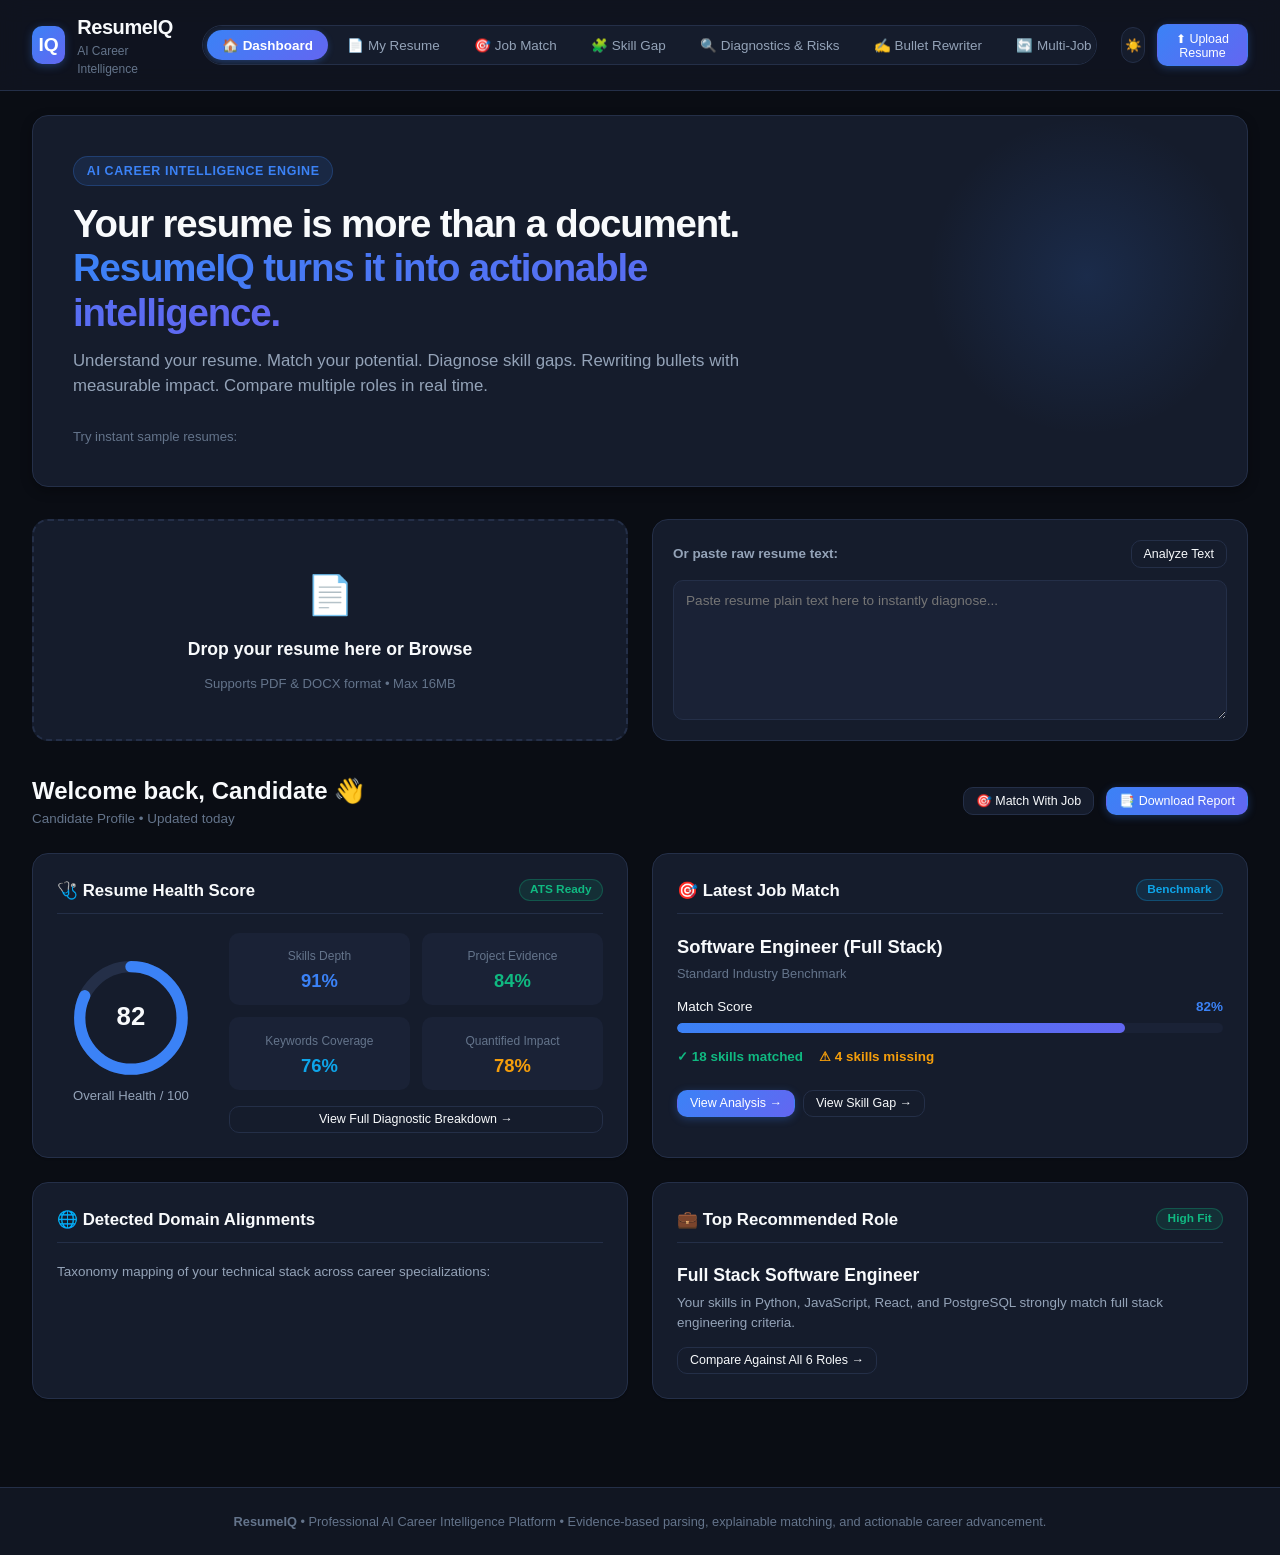
==== templates/index.html @ ca9b17f6 "Initial commit: ResumeIQ - Professional AI Career Intelligence Platform" ====
<!DOCTYPE html>
<html lang="en" data-theme="dark">
<head>
  <meta charset="UTF-8">
  <meta name="viewport" content="width=device-width, initial-scale=1.0">
  <title>ResumeIQ &mdash; AI Career Intelligence Platform</title>
  <meta name="description" content="Understand your resume. Match your potential. Build your next opportunity.">
  <link rel="stylesheet" href="/static/css/style.css">
  <link rel="icon" href="data:image/svg+xml,<svg xmlns='http://www.w3.org/2000/svg' viewBox='0 0 100 100'><text y='.9em' font-size='90'>🧠</text></svg>">
</head>
<body>

  <!-- ========================================================================
       Top Navigation Bar
       ======================================================================== -->
  <header class="header-nav">
    <div class="nav-container">
      <div class="brand-wrapper" onclick="switchTab('dashboard')">
        <div class="brand-icon">IQ</div>
        <div class="brand-info">
          <span class="brand-title">ResumeIQ</span>
          <span class="brand-tagline">AI Career Intelligence</span>
        </div>
      </div>

      <nav class="nav-tabs">
        <button class="nav-tab active" data-tab="dashboard">🏠 Dashboard</button>
        <button class="nav-tab" data-tab="resume">📄 My Resume</button>
        <button class="nav-tab" data-tab="match">🎯 Job Match</button>
        <button class="nav-tab" data-tab="skillgap">🧩 Skill Gap</button>
        <button class="nav-tab" data-tab="sections">🔍 Diagnostics & Risks</button>
        <button class="nav-tab" data-tab="assistant">✍️ Bullet Rewriter</button>
        <button class="nav-tab" data-tab="multijob">🔄 Multi-Job</button>
        <button class="nav-tab" data-tab="evolution">📈 Evolution</button>
        <button class="nav-tab" data-tab="tracker">💼 Tracker</button>
        <button class="nav-tab" data-tab="report">📑 PDF Report</button>
      </nav>

      <div class="nav-actions">
        <button id="theme-toggle-btn" class="btn-icon-only" title="Toggle Dark/Light Mode">☀️</button>
        <button class="btn btn-sm btn-primary" onclick="document.getElementById('file-input').click()">
          ⬆ Upload Resume
        </button>
      </div>
    </div>
  </header>

  <!-- ========================================================================
       Main Content Area
       ======================================================================== -->
  <main class="main-wrapper">

    <!-- Hero Card & Quick Sample Switcher -->
    <section class="hero-card">
      <div class="hero-badge">AI Career Intelligence Engine</div>
      <h1 class="hero-title">
        Your resume is more than a document.<br/>
        <span>ResumeIQ turns it into actionable intelligence.</span>
      </h1>
      <p class="hero-subtitle">
        Understand your resume. Match your potential. Diagnose skill gaps. Rewriting bullets with measurable impact. Compare multiple roles in real time.
      </p>

      <div class="sample-presets">
        <span class="sample-label">Try instant sample resumes:</span>
        <div id="sample-pills-container" style="display: inline-flex; gap: 0.5rem; flex-wrap: wrap;"></div>
      </div>
    </section>

    <!-- Upload & Dropzone Area -->
    <div class="dropzone-container">
      <div class="dropzone" id="upload-dropzone">
        <div class="dropzone-icon">📄</div>
        <div class="dropzone-title">Drop your resume here or Browse</div>
        <div class="dropzone-sub">Supports PDF & DOCX format &bull; Max 16MB</div>
        <input type="file" id="file-input" accept=".pdf,.docx,.doc,.txt" style="display: none;">
      </div>

      <div class="paste-box">
        <div style="display: flex; justify-content: space-between; align-items: center;">
          <label style="font-size: 0.84rem; font-weight: 600; color: var(--text-secondary);">
            Or paste raw resume text:
          </label>
          <button id="btn-analyze-pasted" class="btn btn-sm btn-secondary">Analyze Text</button>
        </div>
        <textarea id="pasted-resume-text" class="paste-textarea" placeholder="Paste resume plain text here to instantly diagnose..."></textarea>
      </div>
    </div>

    <!-- Scanning / Processing Overlay -->
    <div id="scanning-overlay" class="scanning-overlay">
      <div class="scanning-pulse">⚡</div>
      <h3 style="font-size: 1.15rem; font-weight: 600;">Analyzing Resume Intelligence...</h3>
      <p style="font-size: 0.82rem; color: var(--text-muted);">Constructing skill evidence graph and evaluating career dimensions</p>

      <div class="pipeline-steps">
        <div class="pipeline-step active">
          <span class="step-icon">➔</span>
          <span>1. Extracting text & tokenizing document structure</span>
        </div>
        <div class="pipeline-step">
          <span class="step-icon">○</span>
          <span>2. Classifying semantic sections & contact points</span>
        </div>
        <div class="pipeline-step">
          <span class="step-icon">○</span>
          <span>3. Evidence-based skill extraction (Projects + Experience)</span>
        </div>
        <div class="pipeline-step">
          <span class="step-icon">○</span>
          <span>4. Multi-factor ATS scoring & anti-pattern risk detection</span>
        </div>
        <div class="pipeline-step">
          <span class="step-icon">○</span>
          <span>5. Finalizing career diagnostic recommendations</span>
        </div>
      </div>
    </div>

    <!-- ====================================================================
         VIEW 1: Dashboard
         ==================================================================== -->
    <div id="view-dashboard" class="view-section active">
      <!-- Welcome Header -->
      <div style="display: flex; justify-content: space-between; align-items: center; margin-bottom: 1.5rem; flex-wrap: wrap; gap: 1rem;">
        <div>
          <h2 style="font-size: 1.5rem; font-weight: 700;">Welcome back, <span id="dash-candidate-name">Candidate</span> 👋</h2>
          <p id="dash-contact-summary" style="font-size: 0.84rem; color: var(--text-muted);">Candidate Profile &bull; Updated today</p>
        </div>
        <div style="display: flex; gap: 0.75rem;">
          <button class="btn btn-secondary btn-sm" onclick="switchTab('match')">🎯 Match With Job</button>
          <button class="btn btn-primary btn-sm" onclick="switchTab('report')">📑 Download Report</button>
        </div>
      </div>

      <!-- Top Row: Resume Health Gauge + Quick Stats -->
      <div class="grid-2">
        <!-- Resume Health Card -->
        <div class="card">
          <div class="card-header">
            <span class="card-title">🩺 Resume Health Score</span>
            <span class="badge badge-success">ATS Ready</span>
          </div>

          <div style="display: flex; align-items: center; justify-content: space-around; flex-wrap: wrap; gap: 1.5rem;">
            <div class="score-gauge-box">
              <svg viewBox="0 0 36 36" class="circular-chart">
                <path class="circle-bg" d="M18 2.0845 a 15.9155 15.9155 0 0 1 0 31.831 a 15.9155 15.9155 0 0 1 0 -31.831" />
                <path id="dash-health-gauge" class="circle blue" stroke-dasharray="82, 100" d="M18 2.0845 a 15.9155 15.9155 0 0 1 0 31.831 a 15.9155 15.9155 0 0 1 0 -31.831" />
                <text x="18" y="20.35" class="percentage" id="dash-health-number">82</text>
              </svg>
              <span class="gauge-caption">Overall Health / 100</span>
            </div>

            <div style="flex: 1; min-width: 200px;">
              <div class="grid-2" style="margin-bottom: 0.5rem; gap: 0.75rem;">
                <div style="background: var(--bg-card-alt); padding: 0.65rem; border-radius: var(--radius-md); text-align: center;">
                  <span style="font-size: 0.75rem; color: var(--text-muted);">Skills Depth</span>
                  <div id="dash-skills-score" style="font-size: 1.15rem; font-weight: 700; color: var(--accent-primary);">91%</div>
                </div>
                <div style="background: var(--bg-card-alt); padding: 0.65rem; border-radius: var(--radius-md); text-align: center;">
                  <span style="font-size: 0.75rem; color: var(--text-muted);">Project Evidence</span>
                  <div id="dash-projects-score" style="font-size: 1.15rem; font-weight: 700; color: var(--success);">84%</div>
                </div>
                <div style="background: var(--bg-card-alt); padding: 0.65rem; border-radius: var(--radius-md); text-align: center;">
                  <span style="font-size: 0.75rem; color: var(--text-muted);">Keywords Coverage</span>
                  <div id="dash-keywords-score" style="font-size: 1.15rem; font-weight: 700; color: var(--info);">76%</div>
                </div>
                <div style="background: var(--bg-card-alt); padding: 0.65rem; border-radius: var(--radius-md); text-align: center;">
                  <span style="font-size: 0.75rem; color: var(--text-muted);">Quantified Impact</span>
                  <div id="dash-quantified-score" style="font-size: 1.15rem; font-weight: 700; color: var(--warning);">78%</div>
                </div>
              </div>
              <button class="btn btn-sm btn-secondary" style="width: 100%; margin-top: 0.5rem;" onclick="switchTab('resume')">
                View Full Diagnostic Breakdown →
              </button>
            </div>
          </div>
        </div>

        <!-- Latest Job Match Card -->
        <div class="card">
          <div class="card-header">
            <span class="card-title">🎯 Latest Job Match</span>
            <span class="badge badge-info">Benchmark</span>
          </div>

          <div style="display: flex; flex-direction: column; gap: 0.9rem;">
            <div>
              <h3 id="dash-job-role-title" style="font-size: 1.15rem; font-weight: 700; margin-bottom: 0.2rem;">
                Software Engineer (Full Stack)
              </h3>
              <p style="font-size: 0.8rem; color: var(--text-muted);">Standard Industry Benchmark</p>
            </div>

            <div>
              <div style="display: flex; justify-content: space-between; font-size: 0.84rem; margin-bottom: 0.35rem;">
                <span>Match Score</span>
                <strong id="dash-job-match-pct" style="color: var(--accent-primary);">82%</strong>
              </div>
              <div class="progress-track" style="height: 10px;">
                <div id="dash-job-match-bar" class="progress-bar" style="width: 82%;"></div>
              </div>
            </div>

            <div style="display: flex; gap: 1rem; font-size: 0.84rem;">
              <span id="dash-matched-count-text" style="color: var(--success); font-weight: 600;">✓ 18 skills matched</span>
              <span id="dash-missing-count-text" style="color: var(--warning); font-weight: 600;">⚠ 4 skills missing</span>
            </div>

            <div style="display: flex; gap: 0.5rem; margin-top: 0.5rem;">
              <button class="btn btn-sm btn-primary" onclick="switchTab('match')">View Analysis →</button>
              <button class="btn btn-sm btn-secondary" onclick="switchTab('skillgap')">View Skill Gap →</button>
            </div>
          </div>
        </div>
      </div>

      <!-- Second Row: Career Domains & Role Recommendations -->
      <div class="grid-2">
        <div class="card">
          <div class="card-header">
            <span class="card-title">🌐 Detected Domain Alignments</span>
          </div>
          <p style="font-size: 0.84rem; color: var(--text-secondary); margin-bottom: 0.85rem;">
            Taxonomy mapping of your technical stack across career specializations:
          </p>
          <div id="dash-top-domains" style="display: flex; gap: 0.5rem; flex-wrap: wrap;"></div>
        </div>

        <div class="card">
          <div class="card-header">
            <span class="card-title">💼 Top Recommended Role</span>
            <span id="dash-recommended-alignment" class="badge badge-success">High Fit</span>
          </div>
          <h4 id="dash-recommended-role" style="font-size: 1.1rem; font-weight: 700; margin-bottom: 0.3rem;">
            Full Stack Software Engineer
          </h4>
          <p id="dash-recommended-why" style="font-size: 0.84rem; color: var(--text-secondary); line-height: 1.5;">
            Your skills in Python, JavaScript, React, and PostgreSQL strongly match full stack engineering criteria.
          </p>
          <button class="btn btn-sm btn-secondary" style="margin-top: 0.85rem;" onclick="switchTab('multijob')">
            Compare Against All 6 Roles →
          </button>
        </div>
      </div>
    </div>

    <!-- ====================================================================
         VIEW 2: Resume Diagnostic (Evidence-Based Skill Engine)
         ==================================================================== -->
    <div id="view-resume" class="view-section">
      <div class="card" style="margin-bottom: 1.5rem;">
        <div class="card-header">
          <span class="card-title">👤 Contact & Structural Profile</span>
          <span class="badge badge-neutral">Extracted Automatically</span>
        </div>
        <div class="grid-3">
          <div>
            <span style="font-size: 0.75rem; color: var(--text-muted); text-transform: uppercase;">Full Name</span>
            <div id="diag-name" style="font-weight: 600;">Candidate</div>
          </div>
          <div>
            <span style="font-size: 0.75rem; color: var(--text-muted); text-transform: uppercase;">Email</span>
            <div id="diag-email" style="font-weight: 500;">email@domain.com</div>
          </div>
          <div>
            <span style="font-size: 0.75rem; color: var(--text-muted); text-transform: uppercase;">Phone</span>
            <div id="diag-phone" style="font-weight: 500;">Phone Number</div>
          </div>
          <div>
            <span style="font-size: 0.75rem; color: var(--text-muted); text-transform: uppercase;">GitHub</span>
            <div id="diag-github" style="font-size: 0.85rem; word-break: break-all;">Not detected</div>
          </div>
          <div>
            <span style="font-size: 0.75rem; color: var(--text-muted); text-transform: uppercase;">LinkedIn</span>
            <div id="diag-linkedin" style="font-size: 0.85rem; word-break: break-all;">Not detected</div>
          </div>
          <div>
            <span style="font-size: 0.75rem; color: var(--text-muted); text-transform: uppercase;">ATS Parsing Status</span>
            <div style="color: var(--success); font-weight: 600;">✓ Fully Compliant</div>
          </div>
        </div>
      </div>

      <!-- Evidence-Based Skill Detection Card -->
      <div class="card" style="margin-bottom: 1.5rem;">
        <div class="card-header">
          <div>
            <span class="card-title">🧠 Evidence-Based Skill Detection</span>
            <span class="card-subtitle">ResumeIQ classifies skills by where and how deeply they appear in your resume.</span>
          </div>
          <div style="display: flex; gap: 0.5rem;">
            <span class="badge badge-success"><span class="skill-dot dot-high"></span> High: <span id="ev-high-count">0</span></span>
            <span class="badge badge-info"><span class="skill-dot dot-medium"></span> Medium: <span id="ev-med-count">0</span></span>
            <span class="badge badge-neutral"><span class="skill-dot dot-basic"></span> Basic: <span id="ev-basic-count">0</span></span>
          </div>
        </div>

        <div id="diag-skills-by-category"></div>
      </div>

      <!-- 8 Health Score Metrics -->
      <div class="card">
        <div class="card-header">
          <span class="card-title">📊 Granular 8-Dimension Resume Health</span>
          <span class="card-subtitle">Comprehensive audit of content, formatting, and technical depth</span>
        </div>
        <div id="diag-health-metrics-list"></div>
      </div>
    </div>

    <!-- ====================================================================
         VIEW 3: Job Match Engine
         ==================================================================== -->
    <div id="view-match" class="view-section">
      <!-- Role Selection Controls -->
      <div class="card" style="margin-bottom: 1.5rem;">
        <div class="card-header">
          <span class="card-title">🎯 Compare With Target Job Description</span>
        </div>
        <div class="grid-2">
          <div>
            <label style="font-size: 0.84rem; font-weight: 600; color: var(--text-secondary); margin-bottom: 0.4rem; display: block;">
              Select Benchmark Role:
            </label>
            <select id="match-role-select" style="width: 100%; padding: 0.6rem; background: var(--bg-card-alt); color: var(--text-primary); border: 1px solid var(--border-subtle); border-radius: var(--radius-md); font-family: inherit;">
            </select>
          </div>
          <div>
            <label style="font-size: 0.84rem; font-weight: 600; color: var(--text-secondary); margin-bottom: 0.4rem; display: block;">
              Or Paste Custom Job Description:
            </label>
            <div style="display: flex; gap: 0.5rem;">
              <textarea id="custom-jd-text" class="paste-textarea" style="height: 60px;" placeholder="Paste custom JD text..."></textarea>
              <button id="btn-match-custom-jd" class="btn btn-sm btn-primary" style="white-space: nowrap;">Match JD</button>
            </div>
          </div>
        </div>
      </div>

      <!-- Match Score & Category Breakdown -->
      <div class="grid-2">
        <div class="card">
          <div class="card-header">
            <div>
              <span class="card-title">⚡ Multi-Factor Match Score</span>
              <div id="match-target-role-title" style="font-size: 0.82rem; color: var(--text-muted);">Target Role</div>
            </div>
            <button id="btn-track-current-match" class="btn btn-sm btn-secondary">+ Add to Tracker</button>
          </div>

          <div style="display: flex; align-items: center; justify-content: space-around; flex-wrap: wrap;">
            <div class="score-gauge-box">
              <svg viewBox="0 0 36 36" class="circular-chart">
                <path class="circle-bg" d="M18 2.0845 a 15.9155 15.9155 0 0 1 0 31.831 a 15.9155 15.9155 0 0 1 0 -31.831" />
                <path id="match-gauge-circle" class="circle green" stroke-dasharray="78, 100" d="M18 2.0845 a 15.9155 15.9155 0 0 1 0 31.831 a 15.9155 15.9155 0 0 1 0 -31.831" />
                <text x="18" y="20.35" class="percentage" id="match-overall-score">78%</text>
              </svg>
              <span class="gauge-caption" id="match-role-exp-needed">Experience Matched</span>
            </div>

            <div style="flex: 1; min-width: 240px;">
              <div class="table-responsive">
                <table class="table">
                  <thead>
                    <tr>
                      <th>Category</th>
                      <th>Score</th>
                      <th>Weight</th>
                      <th>Visual</th>
                    </tr>
                  </thead>
                  <tbody id="match-categories-table-body"></tbody>
                </table>
              </div>
            </div>
          </div>
        </div>

        <!-- Explainability Card: Why this score? -->
        <div class="card">
          <div class="card-header">
            <span class="card-title">🧠 "Why This Score?" Explainability</span>
            <span class="badge badge-info">Transparent AI</span>
          </div>

          <div style="margin-bottom: 1rem;">
            <h5 style="font-size: 0.85rem; color: var(--success); font-weight: 700; text-transform: uppercase; margin-bottom: 0.4rem;">
              Key Strengths:
            </h5>
            <ul id="match-strengths-list" style="list-style: none; padding-left: 0;"></ul>
          </div>

          <div>
            <h5 style="font-size: 0.85rem; color: var(--warning); font-weight: 700; text-transform: uppercase; margin-bottom: 0.4rem;">
              Identified Gaps:
            </h5>
            <ul id="match-gaps-list" style="list-style: none; padding-left: 0;"></ul>
          </div>
        </div>
      </div>

      <!-- Matched vs Missing Skills -->
      <div class="grid-2" style="margin-top: 1.5rem;">
        <div class="card">
          <div class="card-header">
            <span class="card-title" style="color: var(--success);">✓ Matched Competencies</span>
          </div>
          <div id="match-matched-skills-list"></div>
        </div>

        <div class="card">
          <div class="card-header">
            <span class="card-title" style="color: var(--warning);">⚠ Missing Skills & Strategic Advice</span>
          </div>
          <div id="match-missing-skills-list"></div>
        </div>
      </div>
    </div>

    <!-- ====================================================================
         VIEW 4: Skill Gap & Learning Roadmap
         ==================================================================== -->
    <div id="view-skillgap" class="view-section">
      <div class="grid-2" style="margin-bottom: 1.5rem;">
        <div class="card">
          <div class="card-header">
            <span class="card-title" style="color: var(--danger);">🚨 Critical Skill Gaps</span>
            <span class="badge badge-danger">High Impact</span>
          </div>
          <p style="font-size: 0.82rem; color: var(--text-secondary); margin-bottom: 0.75rem;">
            Missing core requirements that have the greatest influence on hiring decisions:
          </p>
          <div id="gap-critical-list"></div>
        </div>

        <div class="card">
          <div class="card-header">
            <span class="card-title" style="color: var(--warning);">⚡ Important Secondary Gaps</span>
            <span class="badge badge-warning">Differentiator</span>
          </div>
          <p style="font-size: 0.82rem; color: var(--text-secondary); margin-bottom: 0.75rem;">
            Preferred tools that separate top candidates from the general applicant pool:
          </p>
          <div id="gap-important-list"></div>
        </div>
      </div>

      <!-- Suggested Learning Path Steps -->
      <div class="card">
        <div class="card-header">
          <div>
            <span class="card-title">🗺 Suggested Career Learning Roadmap</span>
            <span class="card-subtitle">Turn skill gaps into a structured, step-by-step career development plan.</span>
          </div>
        </div>

        <div id="gap-roadmap-container" style="margin-top: 1rem;"></div>
      </div>
    </div>

    <!-- ====================================================================
         VIEW 5: Section Diagnostics & Risk Detector
         ==================================================================== -->
    <div id="view-sections" class="view-section">
      <div class="grid-2">
        <div>
          <h3 style="font-size: 1.15rem; font-weight: 700; margin-bottom: 1rem;">
            🔍 Section-by-Section Audit
          </h3>
          <div id="section-diagnostics-container"></div>
        </div>

        <div>
          <div style="display: flex; justify-content: space-between; align-items: center; margin-bottom: 1rem;">
            <h3 style="font-size: 1.15rem; font-weight: 700;">🚨 Resume Risk Detector</h3>
            <span id="risk-count-badge" class="badge badge-warning">0 Issues Detected</span>
          </div>
          <div id="risk-detector-container"></div>
        </div>
      </div>
    </div>

    <!-- ====================================================================
         VIEW 6: Resume Improvement Assistant (Sentence Rewriter)
         ==================================================================== -->
    <div id="view-assistant" class="view-section">
      <div class="card">
        <div class="card-header">
          <div>
            <span class="card-title">✍️ Resume Improvement Assistant</span>
            <span class="card-subtitle">
              Don't guess what recruiters want. Rewrite weak bullet points using the proven formula:
              <strong>Action Verb + Technology + Problem + Quantifiable Result</strong>
            </span>
          </div>
        </div>

        <div style="margin-top: 1rem;">
          <label style="font-size: 0.84rem; font-weight: 600; color: var(--text-secondary); margin-bottom: 0.4rem; display: block;">
            Select from your extracted resume bullets:
          </label>
          <select id="rewriter-preset-select" style="width: 100%; padding: 0.6rem; background: var(--bg-card-alt); color: var(--text-primary); border: 1px solid var(--border-subtle); border-radius: var(--radius-md); font-family: inherit; margin-bottom: 1rem;">
          </select>

          <label style="font-size: 0.84rem; font-weight: 600; color: var(--text-secondary); margin-bottom: 0.4rem; display: block;">
            Or enter any bullet point to transform:
          </label>
          <textarea id="input-bullet-rewrite" class="paste-textarea" style="height: 80px;" placeholder="e.g. Developed a machine learning project using Python."></textarea>

          <div style="margin-top: 0.75rem; display: flex; justify-content: flex-end;">
            <button id="btn-rewrite-bullet" class="btn btn-primary">✨ Improve Sentence</button>
          </div>
        </div>

        <div id="rewriter-results-container" class="rewriter-box">
          <p style="color: var(--text-muted); font-size: 0.88rem;">
            Select or enter a bullet point above and click "Improve Sentence" to generate 3 tailored variations.
          </p>
        </div>
      </div>
    </div>

    <!-- ====================================================================
         VIEW 7: Multi-Job Comparison
         ==================================================================== -->
    <div id="view-multijob" class="view-section">
      <div class="card">
        <div class="card-header">
          <div>
            <span class="card-title">🔄 Multi-Job Alignment Matrix</span>
            <span class="card-subtitle">
              See how your single resume ranks across 6 high-demand technical careers simultaneously.
            </span>
          </div>
          <button class="btn btn-sm btn-secondary" onclick="runMultiJobComparison()">↻ Re-evaluate</button>
        </div>

        <div class="table-responsive" style="margin-top: 1rem;">
          <table class="table">
            <thead>
              <tr>
                <th>Target Role</th>
                <th>Overall Match</th>
                <th>Tech Skills</th>
                <th>Matched</th>
                <th>Skill Deficits</th>
                <th>Action</th>
              </tr>
            </thead>
            <tbody id="multijob-table-body"></tbody>
          </table>
        </div>
      </div>
    </div>

    <!-- ====================================================================
         VIEW 8: Resume Evolution (v1 vs v2)
         ==================================================================== -->
    <div id="view-evolution" class="view-section">
      <div class="card" style="margin-bottom: 1.5rem;">
        <div class="card-header">
          <div>
            <span class="card-title">📈 Resume Evolution Tracker</span>
            <span class="card-subtitle">
              Track how your resume health and ATS pass rates improve version over version.
            </span>
          </div>
        </div>

        <div id="evolution-comparison-container" style="margin-top: 1rem;"></div>
      </div>
    </div>

    <!-- ====================================================================
         VIEW 9: Job Application Tracker
         ==================================================================== -->
    <div id="view-tracker" class="view-section">
      <div class="card">
        <div class="card-header">
          <div>
            <span class="card-title">💼 Career Application Tracker</span>
            <span class="card-subtitle">Manage companies, roles, resume versions used, and current interview pipeline status.</span>
          </div>
          <button class="btn btn-sm btn-primary" onclick="trackCurrentMatch()">+ Add Current Role</button>
        </div>

        <div class="table-responsive" style="margin-top: 1rem;">
          <table class="table">
            <thead>
              <tr>
                <th>Company</th>
                <th>Role</th>
                <th>Match Score</th>
                <th>Version</th>
                <th>Status</th>
                <th>Date Added</th>
                <th>Actions</th>
              </tr>
            </thead>
            <tbody id="applications-table-body"></tbody>
          </table>
        </div>
      </div>
    </div>

    <!-- ====================================================================
         VIEW 10: PDF Report Generation
         ==================================================================== -->
    <div id="view-report" class="view-section">
      <div class="card" style="text-align: center; padding: 3rem 1.5rem;">
        <div style="font-size: 3rem; margin-bottom: 1rem;">📑</div>
        <h2 style="font-size: 1.6rem; font-weight: 700; margin-bottom: 0.5rem;">
          Generate Executive Analysis Report
        </h2>
        <p style="font-size: 0.9rem; color: var(--text-secondary); max-width: 600px; margin: 0 auto 1.8rem auto;">
          Export a comprehensive, publication-quality PDF containing your resume health scorecard,
          evidence-based skill matrix, match diagnostic breakdown, and step-by-step career development roadmap.
        </p>

        <div style="display: inline-flex; gap: 1rem; align-items: center;">
          <button id="btn-download-pdf-report" class="btn btn-primary" style="padding: 0.75rem 1.75rem; font-size: 1rem;">
            📥 Download Executive PDF Report
          </button>
        </div>
      </div>
    </div>

  </main>

  <!-- ========================================================================
       Footer
       ======================================================================== -->
  <footer class="footer">
    <p>
      <strong>ResumeIQ</strong> &bull; Professional AI Career Intelligence Platform &bull;
      Evidence-based parsing, explainable matching, and actionable career advancement.
    </p>
  </footer>

  <script src="/static/js/app.js"></script>
</body>
</html>
---- static/css/style.css ----
/* ==========================================================================
   ResumeIQ - Professional AI Career Intelligence Platform
   Minimal + Premium + Professional Design System
   ========================================================================== */

:root {
  /* Color Palette - Dark Mode (Default) */
  --bg-primary: #0a0d14;
  --bg-secondary: #111622;
  --bg-card: #151c2c;
  --bg-card-hover: #1c253b;
  --bg-card-alt: #1a2236;
  --border-subtle: #242f48;
  --border-focus: #3b82f6;

  --text-primary: #f8fafc;
  --text-secondary: #94a3b8;
  --text-muted: #64748b;

  --accent-primary: #3b82f6;
  --accent-primary-hover: #2563eb;
  --accent-gradient: linear-gradient(135deg, #3b82f6 0%, #6366f1 100%);
  
  --success: #10b981;
  --success-bg: rgba(16, 185, 129, 0.12);
  --success-border: rgba(16, 185, 129, 0.28);

  --warning: #f59e0b;
  --warning-bg: rgba(245, 158, 11, 0.12);
  --warning-border: rgba(245, 158, 11, 0.28);

  --danger: #ef4444;
  --danger-bg: rgba(239, 68, 68, 0.12);
  --danger-border: rgba(239, 68, 68, 0.28);

  --info: #0ea5e9;
  --info-bg: rgba(14, 165, 233, 0.12);
  --info-border: rgba(14, 165, 233, 0.28);

  --radius-sm: 6px;
  --radius-md: 10px;
  --radius-lg: 16px;
  --radius-full: 9999px;

  --shadow-sm: 0 1px 2px rgba(0, 0, 0, 0.2);
  --shadow-md: 0 4px 12px rgba(0, 0, 0, 0.3);
  --shadow-lg: 0 10px 25px rgba(0, 0, 0, 0.45);

  --font-family: -apple-system, BlinkMacSystemFont, "Segoe UI", Roboto, "Helvetica Neue", Arial, sans-serif;
  --transition: all 0.2s cubic-bezier(0.16, 1, 0.3, 1);
}

[data-theme="light"] {
  --bg-primary: #f8fafc;
  --bg-secondary: #f1f5f9;
  --bg-card: #ffffff;
  --bg-card-hover: #f8fafc;
  --bg-card-alt: #f1f5f9;
  --border-subtle: #e2e8f0;
  --border-focus: #2563eb;

  --text-primary: #0f172a;
  --text-secondary: #475569;
  --text-muted: #94a3b8;

  --accent-primary: #2563eb;
  --accent-primary-hover: #1d4ed8;
  --accent-gradient: linear-gradient(135deg, #2563eb 0%, #4f46e5 100%);

  --shadow-sm: 0 1px 3px rgba(0, 0, 0, 0.05);
  --shadow-md: 0 4px 12px rgba(0, 0, 0, 0.08);
  --shadow-lg: 0 12px 28px rgba(0, 0, 0, 0.12);
}

/* ==========================================================================
   Base & Reset
   ========================================================================== */
* {
  box-sizing: border-box;
  margin: 0;
  padding: 0;
}

body {
  font-family: var(--font-family);
  background-color: var(--bg-primary);
  color: var(--text-primary);
  line-height: 1.5;
  -webkit-font-smoothing: antialiased;
  min-height: 100vh;
  display: flex;
  flex-direction: column;
}

a {
  color: var(--accent-primary);
  text-decoration: none;
  transition: var(--transition);
}

a:hover {
  text-decoration: underline;
}

/* ==========================================================================
   Header & Navbar
   ========================================================================== */
.header-nav {
  position: sticky;
  top: 0;
  z-index: 100;
  background-color: rgba(17, 22, 34, 0.85);
  backdrop-filter: blur(12px);
  -webkit-backdrop-filter: blur(12px);
  border-bottom: 1px solid var(--border-subtle);
  padding: 0.75rem 2rem;
}

[data-theme="light"] .header-nav {
  background-color: rgba(255, 255, 255, 0.85);
}

.nav-container {
  max-width: 1440px;
  margin: 0 auto;
  display: flex;
  align-items: center;
  justify-content: space-between;
  gap: 1.5rem;
}

.brand-wrapper {
  display: flex;
  align-items: center;
  gap: 0.75rem;
  cursor: pointer;
}

.brand-icon {
  width: 38px;
  height: 38px;
  border-radius: var(--radius-md);
  background: var(--accent-gradient);
  display: flex;
  align-items: center;
  justify-content: center;
  color: #fff;
  font-weight: 700;
  font-size: 1.2rem;
  box-shadow: 0 2px 8px rgba(59, 130, 246, 0.35);
}

.brand-info {
  display: flex;
  flex-direction: column;
}

.brand-title {
  font-size: 1.25rem;
  font-weight: 700;
  letter-spacing: -0.02em;
  color: var(--text-primary);
}

.brand-tagline {
  font-size: 0.75rem;
  color: var(--text-muted);
}

.nav-tabs {
  display: flex;
  align-items: center;
  gap: 0.25rem;
  background: var(--bg-card);
  padding: 0.25rem;
  border-radius: var(--radius-full);
  border: 1px solid var(--border-subtle);
  overflow-x: auto;
}

.nav-tab {
  padding: 0.45rem 0.95rem;
  font-size: 0.84rem;
  font-weight: 500;
  color: var(--text-secondary);
  border-radius: var(--radius-full);
  border: none;
  background: transparent;
  cursor: pointer;
  white-space: nowrap;
  transition: var(--transition);
  display: flex;
  align-items: center;
  gap: 0.4rem;
}

.nav-tab:hover {
  color: var(--text-primary);
  background-color: var(--bg-card-hover);
}

.nav-tab.active {
  background: var(--accent-gradient);
  color: #ffffff;
  font-weight: 600;
  box-shadow: 0 2px 6px rgba(59, 130, 246, 0.3);
}

.nav-actions {
  display: flex;
  align-items: center;
  gap: 0.75rem;
}

/* ==========================================================================
   Buttons & Controls
   ========================================================================== */
.btn {
  display: inline-flex;
  align-items: center;
  justify-content: center;
  gap: 0.5rem;
  padding: 0.55rem 1.1rem;
  font-size: 0.875rem;
  font-weight: 500;
  border-radius: var(--radius-md);
  border: 1px solid transparent;
  cursor: pointer;
  transition: var(--transition);
  text-decoration: none;
}

.btn-primary {
  background: var(--accent-gradient);
  color: #ffffff;
  box-shadow: 0 2px 8px rgba(59, 130, 246, 0.3);
}

.btn-primary:hover {
  opacity: 0.92;
  transform: translateY(-1px);
  text-decoration: none;
}

.btn-secondary {
  background: var(--bg-card);
  color: var(--text-primary);
  border-color: var(--border-subtle);
}

.btn-secondary:hover {
  background-color: var(--bg-card-hover);
  border-color: var(--text-muted);
  text-decoration: none;
}

.btn-success {
  background: var(--success);
  color: #ffffff;
}

.btn-success:hover {
  background-color: #059669;
}

.btn-sm {
  padding: 0.35rem 0.75rem;
  font-size: 0.78rem;
}

.btn-icon-only {
  width: 36px;
  height: 36px;
  padding: 0;
  border-radius: var(--radius-full);
  display: flex;
  align-items: center;
  justify-content: center;
  background: var(--bg-card);
  border: 1px solid var(--border-subtle);
  color: var(--text-secondary);
  cursor: pointer;
}

.btn-icon-only:hover {
  color: var(--text-primary);
  border-color: var(--border-focus);
}

/* ==========================================================================
   Layout Containers
   ========================================================================== */
.main-wrapper {
  max-width: 1440px;
  margin: 0 auto;
  padding: 1.5rem 2rem 4rem 2rem;
  flex: 1;
  width: 100%;
}

.view-section {
  display: none;
  animation: fadeIn 0.3s ease;
}

.view-section.active {
  display: block;
}

@keyframes fadeIn {
  from { opacity: 0; transform: translateY(6px); }
  to { opacity: 1; transform: translateY(0); }
}

/* ==========================================================================
   Hero Section & Upload Area
   ========================================================================== */
.hero-card {
  background: var(--bg-card);
  border: 1px solid var(--border-subtle);
  border-radius: var(--radius-lg);
  padding: 2.5rem;
  margin-bottom: 2rem;
  position: relative;
  overflow: hidden;
  box-shadow: var(--shadow-md);
}

.hero-card::after {
  content: "";
  position: absolute;
  top: 0;
  right: 0;
  width: 320px;
  height: 320px;
  background: radial-gradient(circle, rgba(59, 130, 246, 0.15) 0%, transparent 70%);
  pointer-events: none;
}

.hero-badge {
  display: inline-flex;
  align-items: center;
  gap: 0.5rem;
  padding: 0.3rem 0.8rem;
  border-radius: var(--radius-full);
  background: rgba(59, 130, 246, 0.12);
  color: var(--accent-primary);
  font-size: 0.78rem;
  font-weight: 600;
  text-transform: uppercase;
  letter-spacing: 0.05em;
  margin-bottom: 1rem;
  border: 1px solid rgba(59, 130, 246, 0.25);
}

.hero-title {
  font-size: 2.4rem;
  font-weight: 800;
  letter-spacing: -0.03em;
  line-height: 1.15;
  margin-bottom: 0.8rem;
  max-width: 780px;
}

.hero-title span {
  background: var(--accent-gradient);
  -webkit-background-clip: text;
  -webkit-text-fill-color: transparent;
}

.hero-subtitle {
  font-size: 1.05rem;
  color: var(--text-secondary);
  max-width: 680px;
  margin-bottom: 1.8rem;
}

.sample-presets {
  display: flex;
  align-items: center;
  gap: 0.75rem;
  flex-wrap: wrap;
  margin-top: 1rem;
}

.sample-label {
  font-size: 0.82rem;
  color: var(--text-muted);
}

.sample-pill {
  padding: 0.35rem 0.85rem;
  background: var(--bg-card-alt);
  border: 1px solid var(--border-subtle);
  border-radius: var(--radius-full);
  font-size: 0.8rem;
  color: var(--text-secondary);
  cursor: pointer;
  transition: var(--transition);
}

.sample-pill:hover {
  border-color: var(--accent-primary);
  color: var(--text-primary);
  background-color: var(--bg-card-hover);
}

/* ==========================================================================
   Upload Dropzone
   ========================================================================== */
.dropzone-container {
  display: grid;
  grid-template-columns: 1fr 1fr;
  gap: 1.5rem;
  margin-bottom: 2rem;
}

@media (max-width: 900px) {
  .dropzone-container {
    grid-template-columns: 1fr;
  }
}

.dropzone {
  border: 2px dashed var(--border-subtle);
  border-radius: var(--radius-lg);
  padding: 2.5rem 1.5rem;
  text-align: center;
  background: var(--bg-card);
  transition: var(--transition);
  cursor: pointer;
  display: flex;
  flex-direction: column;
  align-items: center;
  justify-content: center;
  gap: 0.75rem;
}

.dropzone:hover, .dropzone.dragover {
  border-color: var(--accent-primary);
  background: var(--bg-card-hover);
}

.dropzone-icon {
  font-size: 2.4rem;
  color: var(--accent-primary);
}

.dropzone-title {
  font-size: 1.1rem;
  font-weight: 600;
}

.dropzone-sub {
  font-size: 0.82rem;
  color: var(--text-muted);
}

.paste-box {
  background: var(--bg-card);
  border: 1px solid var(--border-subtle);
  border-radius: var(--radius-lg);
  padding: 1.25rem;
  display: flex;
  flex-direction: column;
  gap: 0.75rem;
}

.paste-textarea {
  width: 100%;
  height: 140px;
  background: var(--bg-card-alt);
  border: 1px solid var(--border-subtle);
  border-radius: var(--radius-md);
  padding: 0.75rem;
  font-family: inherit;
  font-size: 0.85rem;
  color: var(--text-primary);
  resize: vertical;
}

.paste-textarea:focus {
  outline: none;
  border-color: var(--border-focus);
}

/* ==========================================================================
   Pipeline Scanning Animation
   ========================================================================== */
.scanning-overlay {
  display: none;
  background: var(--bg-card);
  border: 1px solid var(--border-subtle);
  border-radius: var(--radius-lg);
  padding: 2rem;
  margin-bottom: 2rem;
  text-align: center;
  box-shadow: var(--shadow-lg);
}

.scanning-pulse {
  width: 60px;
  height: 60px;
  border-radius: 50%;
  background: var(--accent-gradient);
  margin: 0 auto 1.2rem auto;
  animation: pulse 1.6s infinite;
  display: flex;
  align-items: center;
  justify-content: center;
  color: white;
  font-size: 1.5rem;
}

@keyframes pulse {
  0% { transform: scale(0.95); box-shadow: 0 0 0 0 rgba(59, 130, 246, 0.7); }
  70% { transform: scale(1.05); box-shadow: 0 0 0 18px rgba(59, 130, 246, 0); }
  100% { transform: scale(0.95); box-shadow: 0 0 0 0 rgba(59, 130, 246, 0); }
}

.pipeline-steps {
  max-width: 500px;
  margin: 1.5rem auto 0 auto;
  text-align: left;
}

.pipeline-step {
  display: flex;
  align-items: center;
  gap: 0.75rem;
  font-size: 0.86rem;
  padding: 0.4rem 0;
  color: var(--text-muted);
  transition: var(--transition);
}

.pipeline-step.active {
  color: var(--accent-primary);
  font-weight: 600;
}

.pipeline-step.done {
  color: var(--success);
}

/* ==========================================================================
   Dashboard & Diagnostic Grid
   ========================================================================== */
.grid-2 {
  display: grid;
  grid-template-columns: repeat(2, 1fr);
  gap: 1.5rem;
  margin-bottom: 1.5rem;
}

.grid-3 {
  display: grid;
  grid-template-columns: repeat(3, 1fr);
  gap: 1.5rem;
  margin-bottom: 1.5rem;
}

.grid-4 {
  display: grid;
  grid-template-columns: repeat(4, 1fr);
  gap: 1.25rem;
  margin-bottom: 1.5rem;
}

@media (max-width: 1024px) {
  .grid-3, .grid-4 {
    grid-template-columns: repeat(2, 1fr);
  }
}

@media (max-width: 768px) {
  .grid-2, .grid-3, .grid-4 {
    grid-template-columns: 1fr;
  }
}

.card {
  background: var(--bg-card);
  border: 1px solid var(--border-subtle);
  border-radius: var(--radius-lg);
  padding: 1.5rem;
  box-shadow: var(--shadow-sm);
  transition: var(--transition);
}

.card:hover {
  border-color: rgba(59, 130, 246, 0.4);
}

.card-header {
  display: flex;
  align-items: center;
  justify-content: space-between;
  margin-bottom: 1.2rem;
  padding-bottom: 0.6rem;
  border-bottom: 1px solid var(--border-subtle);
}

.card-title {
  font-size: 1.05rem;
  font-weight: 600;
  display: flex;
  align-items: center;
  gap: 0.5rem;
}

.card-subtitle {
  font-size: 0.78rem;
  color: var(--text-muted);
}

/* ==========================================================================
   Score Circle Gauge
   ========================================================================== */
.score-gauge-box {
  display: flex;
  flex-direction: column;
  align-items: center;
  justify-content: center;
  padding: 1rem;
}

.circular-chart {
  display: block;
  margin: 0 auto;
  max-width: 160px;
  max-height: 160px;
}

.circle-bg {
  fill: none;
  stroke: var(--border-subtle);
  stroke-width: 3.5;
}

.circle {
  fill: none;
  stroke-width: 3.5;
  stroke-linecap: round;
  transition: stroke-dasharray 0.8s ease;
}

.circle.blue { stroke: #3b82f6; }
.circle.green { stroke: #10b981; }
.circle.amber { stroke: #f59e0b; }

.percentage {
  fill: var(--text-primary);
  font-family: inherit;
  font-weight: 700;
  font-size: 0.5em;
  text-anchor: middle;
}

.gauge-caption {
  font-size: 0.82rem;
  color: var(--text-secondary);
  margin-top: 0.6rem;
  text-align: center;
}

/* ==========================================================================
   Progress Bars
   ========================================================================== */
.metric-row {
  margin-bottom: 0.95rem;
}

.metric-header {
  display: flex;
  justify-content: space-between;
  font-size: 0.84rem;
  margin-bottom: 0.35rem;
}

.metric-name {
  color: var(--text-secondary);
  font-weight: 500;
}

.metric-val {
  font-weight: 600;
  color: var(--text-primary);
}

.progress-track {
  height: 7px;
  background: var(--bg-card-alt);
  border-radius: var(--radius-full);
  overflow: hidden;
}

.progress-bar {
  height: 100%;
  border-radius: var(--radius-full);
  background: var(--accent-gradient);
  transition: width 0.6s ease;
}

.progress-bar.success { background: var(--success); }
.progress-bar.warning { background: var(--warning); }
.progress-bar.danger { background: var(--danger); }

/* ==========================================================================
   Badges & Tags
   ========================================================================== */
.badge {
  display: inline-flex;
  align-items: center;
  gap: 0.35rem;
  padding: 0.25rem 0.65rem;
  border-radius: var(--radius-full);
  font-size: 0.74rem;
  font-weight: 600;
  line-height: 1;
}

.badge-success {
  background: var(--success-bg);
  color: var(--success);
  border: 1px solid var(--success-border);
}

.badge-warning {
  background: var(--warning-bg);
  color: var(--warning);
  border: 1px solid var(--warning-border);
}

.badge-danger {
  background: var(--danger-bg);
  color: var(--danger);
  border: 1px solid var(--danger-border);
}

.badge-info {
  background: var(--info-bg);
  color: var(--info);
  border: 1px solid var(--info-border);
}

.badge-neutral {
  background: var(--bg-card-alt);
  color: var(--text-secondary);
  border: 1px solid var(--border-subtle);
}

/* ==========================================================================
   Skills Cloud & Evidence Cards
   ========================================================================== */
.skill-pills {
  display: flex;
  flex-wrap: wrap;
  gap: 0.5rem;
}

.skill-tag {
  background: var(--bg-card-alt);
  border: 1px solid var(--border-subtle);
  border-radius: var(--radius-md);
  padding: 0.35rem 0.75rem;
  font-size: 0.8rem;
  color: var(--text-primary);
  display: flex;
  align-items: center;
  gap: 0.4rem;
  transition: var(--transition);
}

.skill-tag:hover {
  border-color: var(--accent-primary);
  transform: translateY(-1px);
}

.skill-dot {
  width: 7px;
  height: 7px;
  border-radius: 50%;
}
.dot-high { background-color: var(--success); }
.dot-medium { background-color: var(--info); }
.dot-basic { background-color: var(--text-muted); }

/* ==========================================================================
   Risk Cards & Section Cards
   ========================================================================== */
.risk-card {
  background: var(--bg-card-alt);
  border-left: 4px solid var(--danger);
  border-radius: var(--radius-md);
  padding: 1rem 1.25rem;
  margin-bottom: 0.85rem;
  display: flex;
  flex-direction: column;
  gap: 0.4rem;
}

.risk-card.warning-risk {
  border-left-color: var(--warning);
}

.risk-card.minor-risk {
  border-left-color: var(--info);
}

.risk-header {
  display: flex;
  align-items: center;
  justify-content: space-between;
}

.risk-title {
  font-weight: 600;
  font-size: 0.92rem;
  display: flex;
  align-items: center;
  gap: 0.5rem;
}

.risk-detail {
  font-size: 0.82rem;
  color: var(--text-secondary);
}

.risk-fix {
  font-size: 0.82rem;
  color: var(--accent-primary);
  font-weight: 500;
  background: rgba(59, 130, 246, 0.08);
  padding: 0.35rem 0.65rem;
  border-radius: var(--radius-sm);
  margin-top: 0.2rem;
}

/* ==========================================================================
   Table Styles
   ========================================================================== */
.table-responsive {
  width: 100%;
  overflow-x: auto;
}

.table {
  width: 100%;
  border-collapse: collapse;
  text-align: left;
  font-size: 0.86rem;
}

.table th {
  padding: 0.75rem 1rem;
  background: var(--bg-card-alt);
  color: var(--text-secondary);
  font-weight: 600;
  border-bottom: 1px solid var(--border-subtle);
}

.table td {
  padding: 0.85rem 1rem;
  border-bottom: 1px solid var(--border-subtle);
  color: var(--text-primary);
}

.table tr:hover td {
  background-color: var(--bg-card-hover);
}

/* ==========================================================================
   Sentence Rewriter Assistant
   ========================================================================== */
.rewriter-box {
  background: var(--bg-card-alt);
  border: 1px solid var(--border-subtle);
  border-radius: var(--radius-lg);
  padding: 1.5rem;
  margin-top: 1rem;
}

.variation-card {
  background: var(--bg-card);
  border: 1px solid var(--border-subtle);
  border-radius: var(--radius-md);
  padding: 1.1rem;
  margin-top: 0.85rem;
  transition: var(--transition);
}

.variation-card:hover {
  border-color: var(--accent-primary);
}

.variation-header {
  display: flex;
  align-items: center;
  justify-content: space-between;
  margin-bottom: 0.5rem;
}

.variation-text {
  font-size: 0.88rem;
  line-height: 1.5;
  color: var(--text-primary);
}

/* ==========================================================================
   Footer
   ========================================================================== */
.footer {
  border-top: 1px solid var(--border-subtle);
  padding: 1.5rem 2rem;
  text-align: center;
  font-size: 0.8rem;
  color: var(--text-muted);
  background: var(--bg-secondary);
}
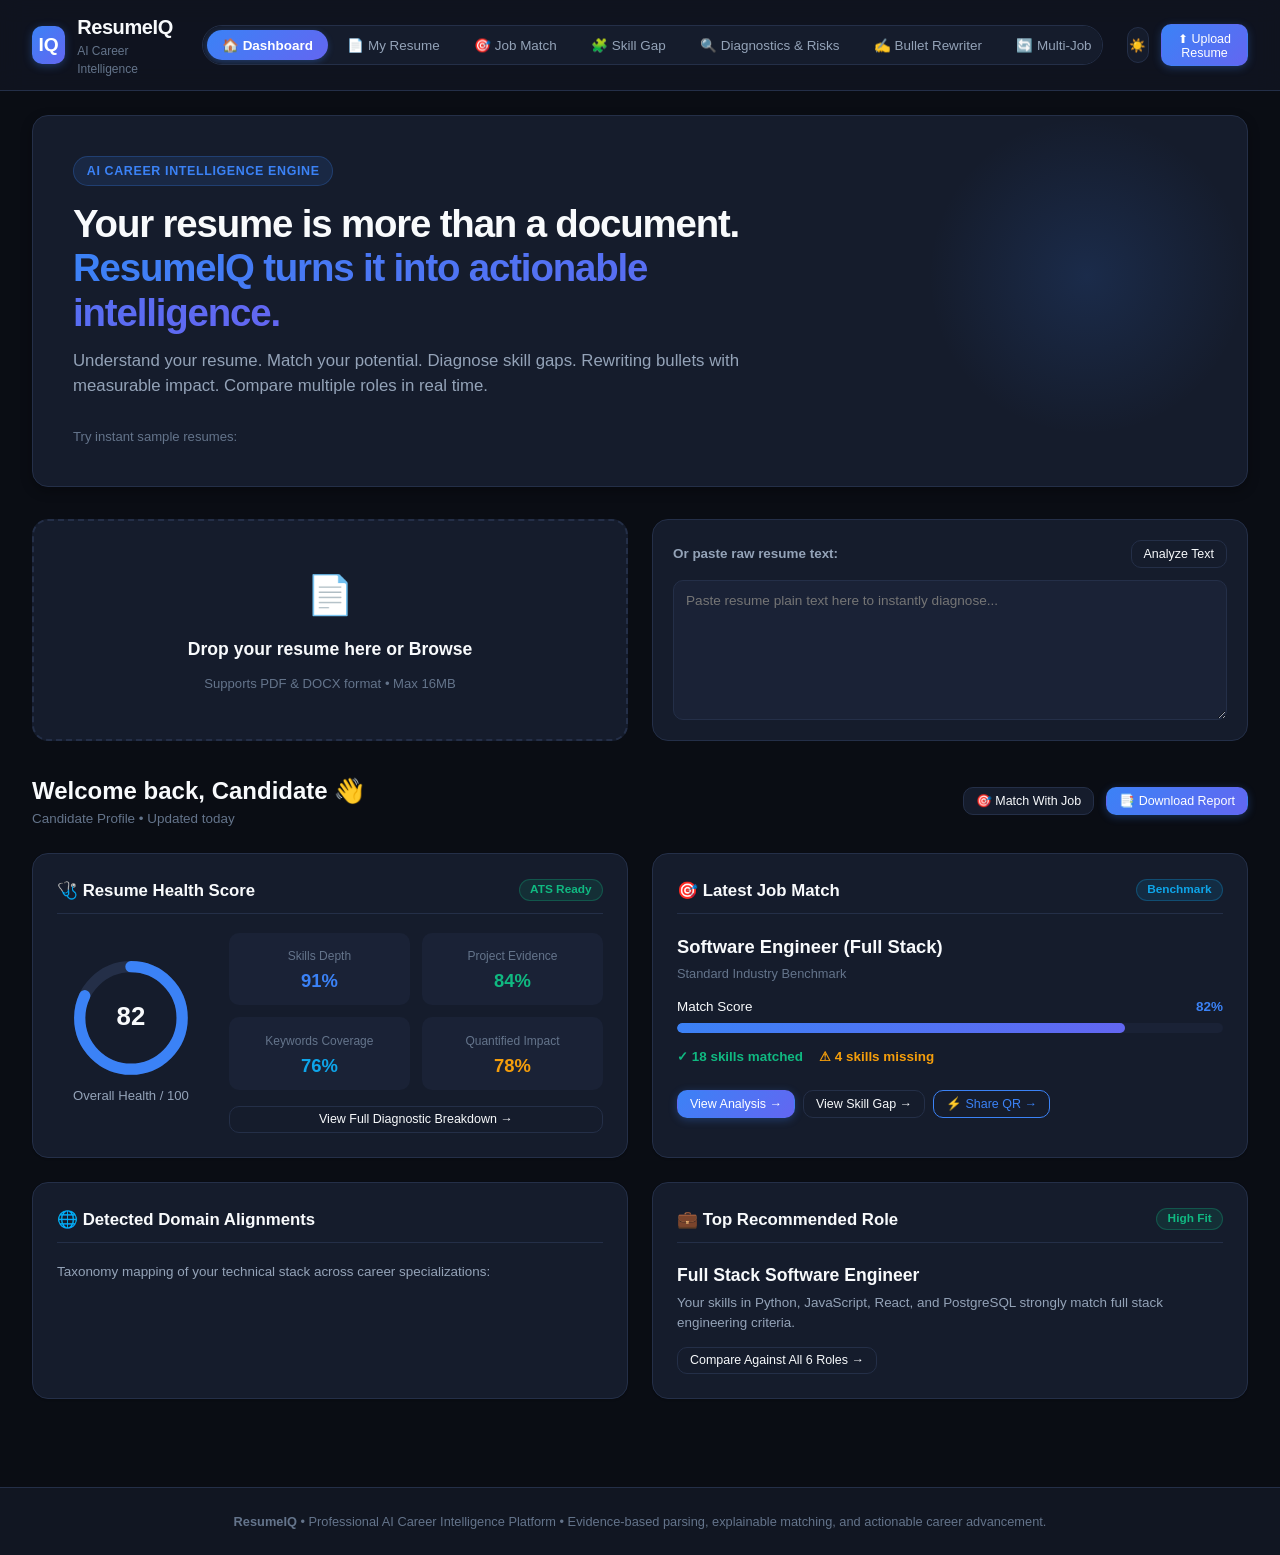
==== commit e5312f01: "Feature: Add QR-based Resume Versioning, Sharing, Privacy Controls, and What Changed diff" ====
--- a/templates/index.html
+++ b/templates/index.html
@@ -31,9 +31,9 @@
         <button class="nav-tab" data-tab="sections">🔍 Diagnostics & Risks</button>
         <button class="nav-tab" data-tab="assistant">✍️ Bullet Rewriter</button>
         <button class="nav-tab" data-tab="multijob">🔄 Multi-Job</button>
-        <button class="nav-tab" data-tab="evolution">📈 Evolution</button>
+        <button class="nav-tab" data-tab="evolution">📈 Versions & Diff</button>
         <button class="nav-tab" data-tab="tracker">💼 Tracker</button>
-        <button class="nav-tab" data-tab="report">📑 PDF Report</button>
+        <button class="nav-tab" data-tab="report">📑 Share QR & PDF</button>
       </nav>
 
       <div class="nav-actions">
@@ -208,9 +208,10 @@
               <span id="dash-missing-count-text" style="color: var(--warning); font-weight: 600;">⚠ 4 skills missing</span>
             </div>
 
-            <div style="display: flex; gap: 0.5rem; margin-top: 0.5rem;">
+            <div style="display: flex; gap: 0.5rem; margin-top: 0.5rem; flex-wrap: wrap;">
               <button class="btn btn-sm btn-primary" onclick="switchTab('match')">View Analysis →</button>
               <button class="btn btn-sm btn-secondary" onclick="switchTab('skillgap')">View Skill Gap →</button>
+              <button class="btn btn-sm btn-secondary" style="border-color: var(--accent-primary); color: var(--accent-primary);" onclick="switchTab('report')">⚡ Share QR →</button>
             </div>
           </div>
         </div>
@@ -556,20 +557,65 @@
     </div>
 
     <!-- ====================================================================
-         VIEW 8: Resume Evolution (v1 vs v2)
+         VIEW 8: Resume Version Evolution & Factual Diff Tracker
          ==================================================================== -->
     <div id="view-evolution" class="view-section">
+      <!-- Section 1: Version History Table -->
       <div class="card" style="margin-bottom: 1.5rem;">
         <div class="card-header">
           <div>
-            <span class="card-title">📈 Resume Evolution Tracker</span>
+            <span class="card-title">📈 Resume Version History</span>
             <span class="card-subtitle">
-              Track how your resume health and ATS pass rates improve version over version.
+              Audit and track each resume revision over time with score trends, share status, and instant QR generation.
             </span>
           </div>
-        </div>
-
-        <div id="evolution-comparison-container" style="margin-top: 1rem;"></div>
+          <button class="btn btn-sm btn-primary" onclick="saveCurrentAsNewVersion()">+ Save Current as New Version</button>
+        </div>
+
+        <div class="table-responsive" style="margin-top: 1rem;">
+          <table class="table">
+            <thead>
+              <tr>
+                <th>Version</th>
+                <th>Analysis Date</th>
+                <th>Health Score</th>
+                <th>Job Match</th>
+                <th>Share Status</th>
+                <th>Major Changes & Improvements</th>
+                <th>Actions</th>
+              </tr>
+            </thead>
+            <tbody id="version-history-table-body">
+              <tr>
+                <td colspan="7" style="text-align: center; color: var(--text-muted); padding: 1.5rem;">Loading version history...</td>
+              </tr>
+            </tbody>
+          </table>
+        </div>
+      </div>
+
+      <!-- Section 2: "What Changed?" Diff Engine -->
+      <div class="card" style="margin-bottom: 1.5rem;">
+        <div class="card-header">
+          <div>
+            <span class="card-title">🔍 "What Changed?" Factual Diff Engine</span>
+            <span class="card-subtitle">
+              Strictly fact-based comparison between revisions &mdash; reveals newly detected skills, metric additions, and remaining deficits.
+            </span>
+          </div>
+          <div style="display: flex; gap: 0.5rem; align-items: center;">
+            <select id="diff-version-old-select" style="background: var(--bg-card-alt); color: var(--text-primary); border: 1px solid var(--border-subtle); padding: 0.35rem 0.6rem; border-radius: var(--radius-sm); font-size: 0.8rem;"></select>
+            <span style="color: var(--text-muted); font-size: 0.8rem;">vs</span>
+            <select id="diff-version-new-select" style="background: var(--bg-card-alt); color: var(--text-primary); border: 1px solid var(--border-subtle); padding: 0.35rem 0.6rem; border-radius: var(--radius-sm); font-size: 0.8rem;"></select>
+            <button class="btn btn-sm btn-secondary" onclick="triggerVersionsDiff()">Compare</button>
+          </div>
+        </div>
+
+        <div id="what-changed-diff-container" style="margin-top: 1rem;">
+          <p style="color: var(--text-muted); font-size: 0.88rem; text-align: center; padding: 1rem;">
+            Select two versions above to compute the factual diff.
+          </p>
+        </div>
       </div>
     </div>
 
@@ -606,23 +652,154 @@
     </div>
 
     <!-- ====================================================================
-         VIEW 10: PDF Report Generation
+         VIEW 10: PDF Report & QR Version Sharing
          ==================================================================== -->
     <div id="view-report" class="view-section">
-      <div class="card" style="text-align: center; padding: 3rem 1.5rem;">
-        <div style="font-size: 3rem; margin-bottom: 1rem;">📑</div>
-        <h2 style="font-size: 1.6rem; font-weight: 700; margin-bottom: 0.5rem;">
-          Generate Executive Analysis Report
+      <!-- PDF Generation Card -->
+      <div class="card" style="text-align: center; padding: 2.5rem 1.5rem; margin-bottom: 1.5rem;">
+        <div style="font-size: 2.8rem; margin-bottom: 0.8rem;">📑</div>
+        <h2 style="font-size: 1.5rem; font-weight: 700; margin-bottom: 0.4rem;">
+          Executive Analysis Report
         </h2>
-        <p style="font-size: 0.9rem; color: var(--text-secondary); max-width: 600px; margin: 0 auto 1.8rem auto;">
+        <p style="font-size: 0.9rem; color: var(--text-secondary); max-width: 600px; margin: 0 auto 1.5rem auto;">
           Export a comprehensive, publication-quality PDF containing your resume health scorecard,
           evidence-based skill matrix, match diagnostic breakdown, and step-by-step career development roadmap.
         </p>
 
-        <div style="display: inline-flex; gap: 1rem; align-items: center;">
-          <button id="btn-download-pdf-report" class="btn btn-primary" style="padding: 0.75rem 1.75rem; font-size: 1rem;">
+        <div style="display: inline-flex; gap: 1rem; align-items: center; justify-content: center; flex-wrap: wrap;">
+          <button id="btn-download-pdf-report" class="btn btn-primary" style="padding: 0.7rem 1.6rem; font-size: 0.95rem;">
             📥 Download Executive PDF Report
           </button>
+        </div>
+      </div>
+
+      <!-- QR-Based Resume Version & Sharing Card -->
+      <div class="card qr-section-card" id="qr-section-container">
+        <div class="card-header" style="border-bottom: 1px solid var(--border-subtle); padding-bottom: 1rem; margin-bottom: 1.5rem;">
+          <div>
+            <div style="display: flex; align-items: center; gap: 0.5rem; margin-bottom: 0.25rem;">
+              <span class="badge badge-info" id="qr-header-version-badge">Version 02</span>
+              <span class="badge badge-success" id="qr-status-badge">✓ Shareable</span>
+            </div>
+            <h3 style="font-size: 1.35rem; font-weight: 800; color: var(--text-primary); margin: 0;">
+              ResumeIQ &bull; Share Your Analysis
+            </h3>
+            <span class="card-subtitle" style="margin-top: 0.2rem;">
+              Share a read-only, privacy-protected verified snapshot of your resume health and skill alignment via QR code.
+            </span>
+          </div>
+
+          <div style="display: flex; gap: 0.5rem; align-items: center;">
+            <button id="btn-generate-share-qr" class="btn btn-primary btn-sm" onclick="generateShareQr()">
+              ⚡ Generate Share QR
+            </button>
+          </div>
+        </div>
+
+        <!-- Elegant QR Card Container -->
+        <div id="elegant-qr-card" class="qr-card">
+          <div class="qr-grid">
+            <!-- Left: QR Code Frame -->
+            <div class="qr-preview-pane">
+              <div class="qr-frame">
+                <img id="qr-image-display" src="" alt="ResumeIQ Share QR Code" class="qr-image" />
+              </div>
+              <p class="qr-scan-text">Scan to view this resume analysis</p>
+              <div style="font-size: 0.72rem; color: var(--text-muted); text-align: center; margin-top: 0.4rem;">
+                Secure link &bull; Read-only snapshot
+              </div>
+            </div>
+
+            <!-- Right: Metadata, Scores & Actions -->
+            <div class="qr-content-pane">
+              <div style="display: flex; justify-content: space-between; align-items: flex-start; flex-wrap: wrap; gap: 0.5rem; margin-bottom: 1rem;">
+                <div>
+                  <div style="font-size: 0.8rem; color: var(--text-muted); text-transform: uppercase; font-weight: 600; letter-spacing: 0.05em;">Target Role Evaluation</div>
+                  <h4 id="qr-target-role-title" style="font-size: 1.2rem; font-weight: 700; color: var(--text-primary); margin: 0.2rem 0;">
+                    Software Engineer (Full Stack)
+                  </h4>
+                  <div id="qr-analysis-date-text" style="font-size: 0.82rem; color: var(--text-secondary);">
+                    📅 Analyzed on September 28, 2026
+                  </div>
+                </div>
+                <div id="qr-version-indicator" class="badge badge-neutral" style="font-size: 0.85rem; padding: 0.35rem 0.75rem;">
+                  Version 02
+                </div>
+              </div>
+
+              <!-- Score Summary Badges -->
+              <div class="grid-2" style="margin-bottom: 1.25rem;">
+                <div class="qr-score-box">
+                  <span class="qr-score-label">Resume Health Score</span>
+                  <div class="qr-score-value" id="qr-health-score-val" style="color: var(--accent-primary);">87</div>
+                  <span class="badge badge-success" style="font-size: 0.72rem;">ATS Passed</span>
+                </div>
+                <div class="qr-score-box">
+                  <span class="qr-score-label">Job Match Score</span>
+                  <div class="qr-score-value" id="qr-match-score-val" style="color: var(--success);">82%</div>
+                  <span class="badge badge-info" style="font-size: 0.72rem;">High Fit</span>
+                </div>
+              </div>
+
+              <!-- Share URL Box -->
+              <div class="qr-link-box" style="margin-bottom: 1.25rem;">
+                <label style="font-size: 0.75rem; font-weight: 600; color: var(--text-muted); text-transform: uppercase; margin-bottom: 0.3rem; display: block;">
+                  Public Share Link:
+                </label>
+                <div style="display: flex; gap: 0.5rem;">
+                  <input type="text" id="qr-share-url-input" readonly value="" class="paste-textarea" style="height: 38px; padding: 0.4rem 0.75rem; font-size: 0.82rem; resize: none; overflow: hidden; white-space: nowrap; flex: 1;" />
+                  <button class="btn btn-secondary btn-sm" id="btn-copy-link" onclick="copyShareLink()">
+                    📋 Copy
+                  </button>
+                </div>
+              </div>
+
+              <!-- Primary Action Buttons -->
+              <div class="qr-actions-row">
+                <button class="btn btn-primary btn-sm" onclick="copyShareLink()">
+                  📋 Copy Link
+                </button>
+                <button class="btn btn-secondary btn-sm" onclick="downloadQrPng()">
+                  ⬇ Download QR (PNG)
+                </button>
+                <button class="btn btn-secondary btn-sm" onclick="shareViaWebApi()">
+                  🔗 Share
+                </button>
+                <a id="qr-open-public-link" href="#" target="_blank" class="btn btn-secondary btn-sm" style="text-decoration: none;">
+                  ↗ Open Share Page
+                </a>
+              </div>
+
+              <!-- Privacy & Revocation Controls Strip -->
+              <div class="qr-privacy-panel">
+                <div style="display: flex; justify-content: space-between; align-items: center; flex-wrap: wrap; gap: 0.5rem; margin-bottom: 0.75rem;">
+                  <span style="font-size: 0.82rem; font-weight: 600; color: var(--text-primary);">
+                    🔒 Privacy & Access Controls:
+                  </span>
+                  <span id="qr-privacy-status-text" style="font-size: 0.8rem; color: var(--success);">
+                    Status: Publicly Shareable
+                  </span>
+                </div>
+
+                <div style="display: flex; gap: 0.5rem; flex-wrap: wrap; align-items: center;">
+                  <button id="btn-toggle-privacy" class="btn btn-sm btn-secondary" onclick="toggleCurrentPrivacy()">
+                    🔒 Make Private
+                  </button>
+                  <button id="btn-revoke-access" class="btn btn-sm" style="background: var(--danger-bg); color: var(--danger); border: 1px solid var(--danger-border);" onclick="revokeCurrentAccess()">
+                    🚫 Revoke Access
+                  </button>
+                  <button id="btn-regenerate-qr" class="btn btn-sm btn-secondary" onclick="regenerateCurrentQr()">
+                    🔄 Regenerate QR
+                  </button>
+                </div>
+
+                <div style="font-size: 0.76rem; color: var(--text-muted); margin-top: 0.75rem; line-height: 1.4;">
+                  🛡️ <strong>Zero PII Exposure:</strong> Personal contact info (phone & email) is protected by default. Only professional scores, verified skills, and role insights are shared. Revoking access or regenerating the QR immediately disables previous links.
+                </div>
+              </div>
+
+            </div>
+          </div>
         </div>
       </div>
     </div>
--- a/static/css/style.css
+++ b/static/css/style.css
@@ -908,6 +908,174 @@
 }
 
 /* ==========================================================================
+   QR Version & Sharing Design System
+   ========================================================================== */
+.qr-section-card {
+  margin-top: 1.5rem;
+  border-color: var(--border-subtle);
+  background: var(--bg-card);
+}
+
+.qr-card {
+  background: var(--bg-card-alt);
+  border: 1px solid var(--border-subtle);
+  border-radius: var(--radius-lg);
+  padding: 1.75rem;
+  transition: var(--transition);
+  box-shadow: var(--shadow-md);
+}
+
+.qr-grid {
+  display: grid;
+  grid-template-columns: 240px 1fr;
+  gap: 2rem;
+  align-items: start;
+}
+
+@media (max-width: 820px) {
+  .qr-grid {
+    grid-template-columns: 1fr;
+  }
+}
+
+.qr-preview-pane {
+  display: flex;
+  flex-direction: column;
+  align-items: center;
+  justify-content: center;
+  background: var(--bg-card);
+  border: 1px solid var(--border-subtle);
+  border-radius: var(--radius-md);
+  padding: 1.5rem 1rem;
+}
+
+.qr-frame {
+  background: #ffffff;
+  padding: 0.75rem;
+  border-radius: var(--radius-md);
+  box-shadow: 0 6px 16px rgba(0, 0, 0, 0.28);
+  display: flex;
+  align-items: center;
+  justify-content: center;
+  margin-bottom: 0.75rem;
+}
+
+.qr-image {
+  width: 175px;
+  height: 175px;
+  display: block;
+  image-rendering: -webkit-optimize-contrast;
+  image-rendering: crisp-edges;
+  object-fit: contain;
+}
+
+.qr-scan-text {
+  font-size: 0.84rem;
+  font-weight: 600;
+  color: var(--text-primary);
+  text-align: center;
+  margin-top: 0.25rem;
+}
+
+.qr-content-pane {
+  display: flex;
+  flex-direction: column;
+}
+
+.qr-score-box {
+  background: var(--bg-card);
+  border: 1px solid var(--border-subtle);
+  border-radius: var(--radius-md);
+  padding: 1rem;
+  text-align: center;
+  display: flex;
+  flex-direction: column;
+  align-items: center;
+  gap: 0.25rem;
+}
+
+.qr-score-label {
+  font-size: 0.75rem;
+  color: var(--text-muted);
+  font-weight: 600;
+  text-transform: uppercase;
+  letter-spacing: 0.04em;
+}
+
+.qr-score-value {
+  font-size: 2.2rem;
+  font-weight: 800;
+  line-height: 1.1;
+}
+
+.qr-actions-row {
+  display: flex;
+  gap: 0.6rem;
+  flex-wrap: wrap;
+  margin-bottom: 1.25rem;
+}
+
+.qr-privacy-panel {
+  background: var(--bg-card);
+  border: 1px solid var(--border-subtle);
+  border-radius: var(--radius-md);
+  padding: 1.1rem;
+}
+
+/* ==========================================================================
+   Version History & What Changed Diff
+   ========================================================================== */
+.diff-banner {
+  background: var(--bg-card-alt);
+  border: 1px solid var(--border-subtle);
+  border-radius: var(--radius-md);
+  padding: 1.25rem 1.5rem;
+  display: flex;
+  justify-content: space-between;
+  align-items: center;
+  flex-wrap: wrap;
+  gap: 1rem;
+  margin-bottom: 1.25rem;
+}
+
+.diff-delta-tag {
+  font-size: 1.25rem;
+  font-weight: 800;
+  color: var(--success);
+  display: inline-flex;
+  align-items: center;
+  gap: 0.4rem;
+}
+
+.diff-grid {
+  display: grid;
+  grid-template-columns: 1fr 1fr;
+  gap: 1.25rem;
+}
+
+@media (max-width: 768px) {
+  .diff-grid {
+    grid-template-columns: 1fr;
+  }
+}
+
+.diff-card {
+  background: var(--bg-card-alt);
+  border: 1px solid var(--border-subtle);
+  border-radius: var(--radius-md);
+  padding: 1.25rem;
+}
+
+.diff-card-title {
+  font-size: 0.95rem;
+  font-weight: 700;
+  margin-bottom: 0.75rem;
+  display: flex;
+  align-items: center;
+  gap: 0.5rem;
+}
+
+/* ==========================================================================
    Footer
    ========================================================================== */
 .footer {
